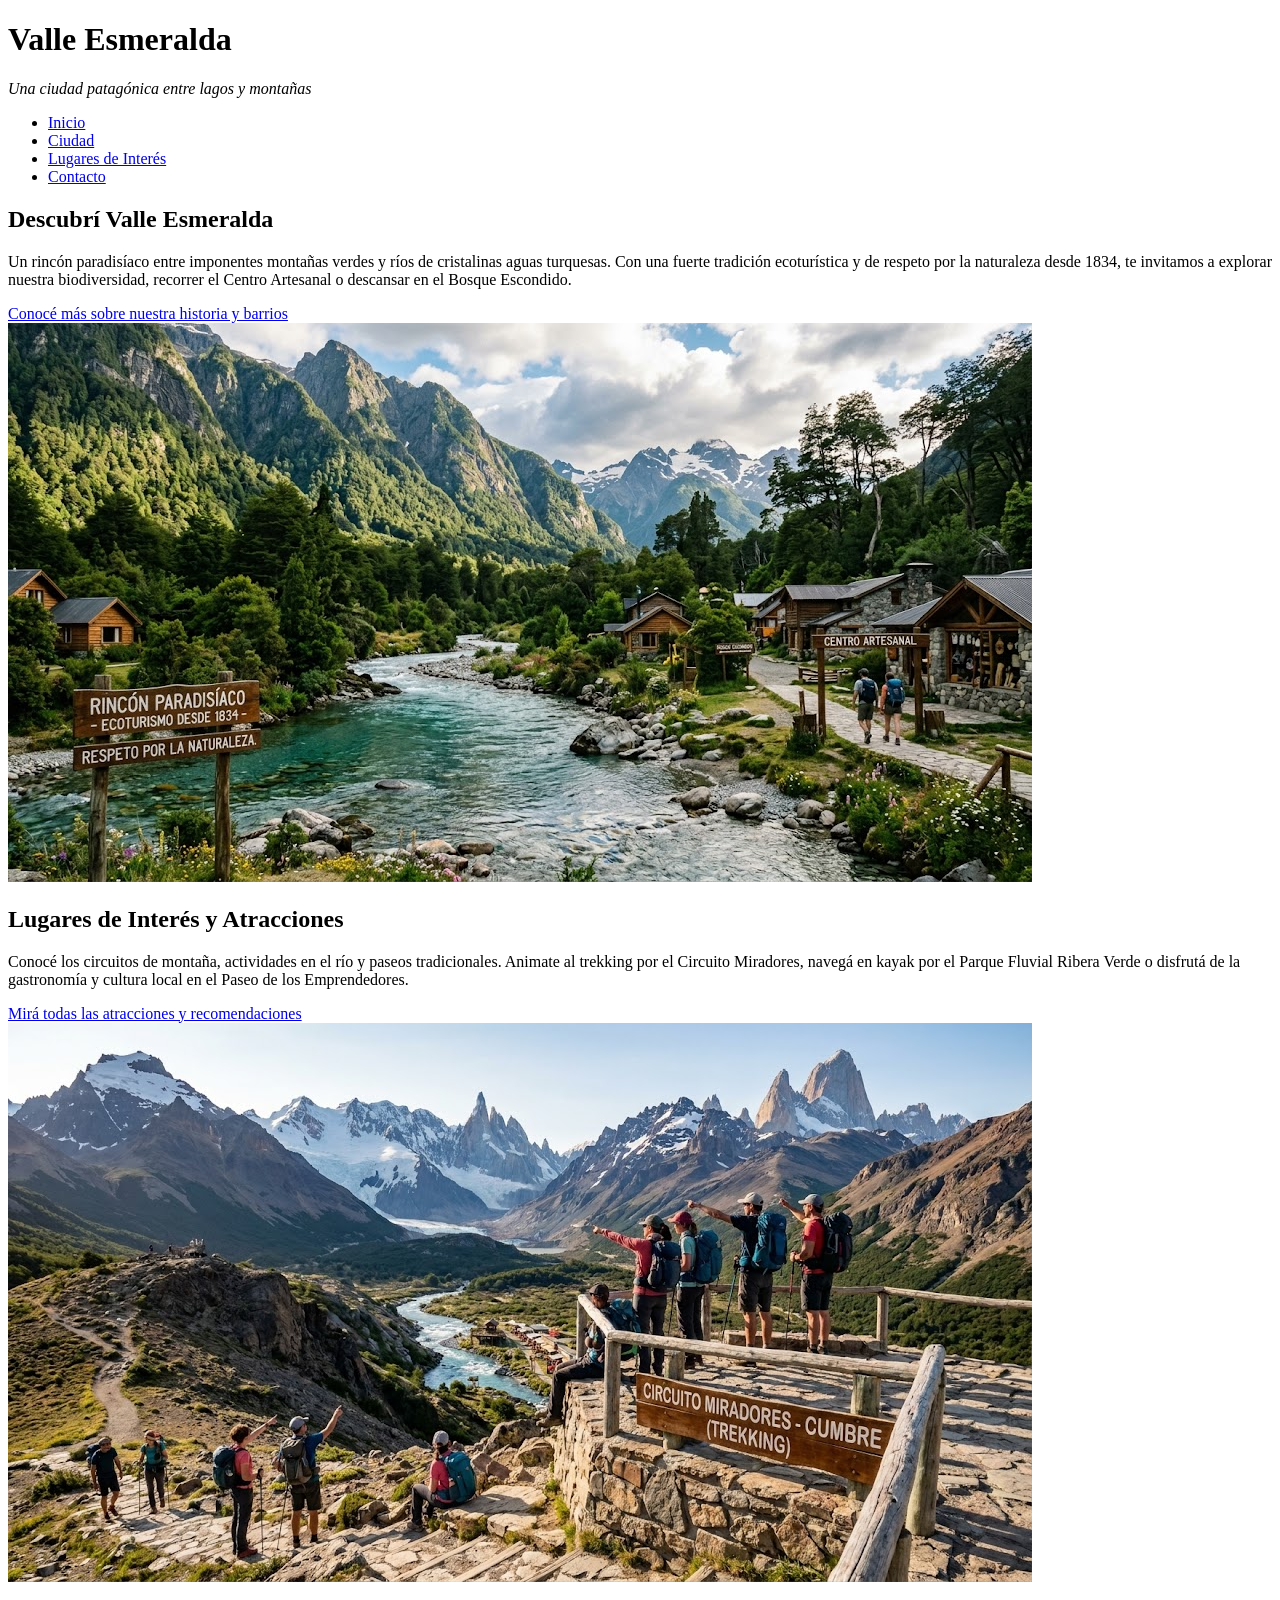
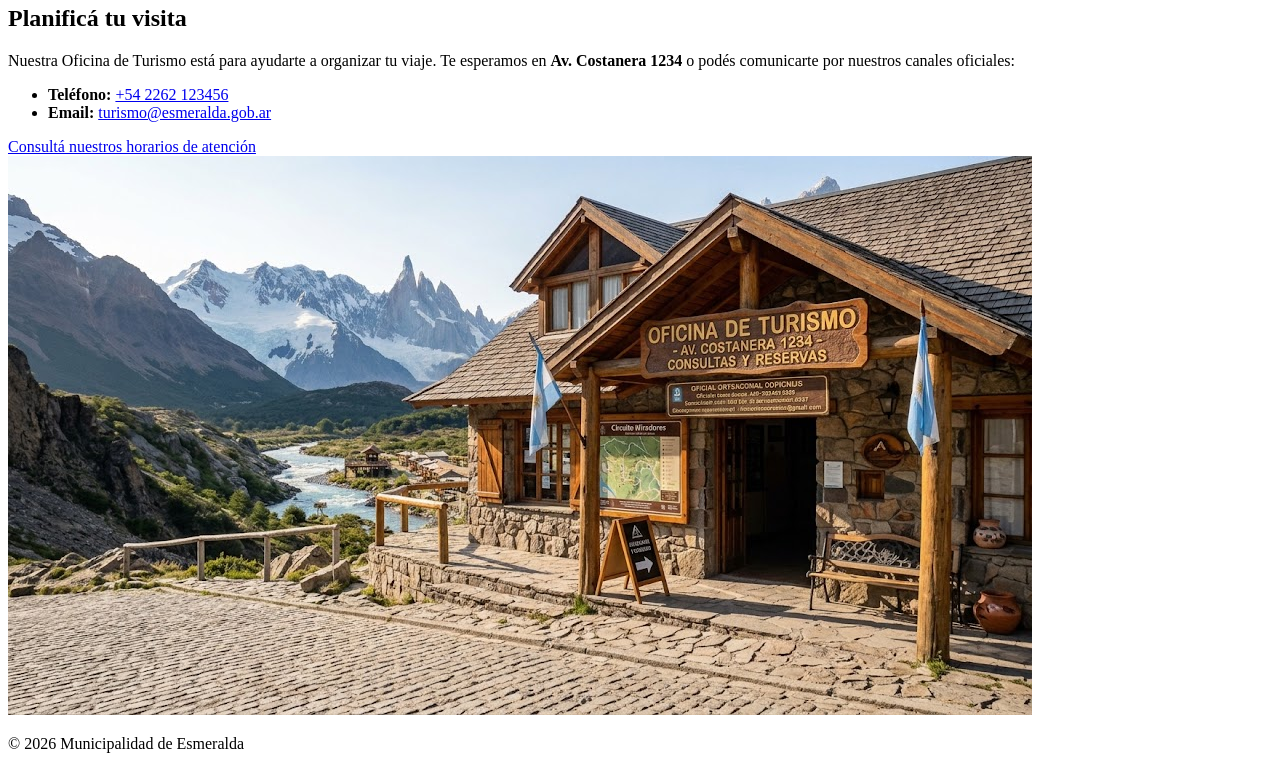
==== index.html @ 06342007 "Agrego resumen visual faltante en el index." ====
<!DOCTYPE html>
<html lang="es">
<head>
    <meta charset="UTF-8">
    <meta name="viewport" content="width=device-width, initial-scale=1.0">
    <title>Valle Esmeralda - Inicio</title>
</head>

<body>
    
    <header>
        <h1>Valle Esmeralda</h1>
        <p><em>Una ciudad patagónica entre lagos y montañas</em></p>
        
        <nav>
            <ul>                
                <li><a href="index.html">Inicio</a></li>
                <li><a href="ciudad.html">Ciudad</a></li>
                <li><a href="lugares.html">Lugares de Interés</a></li>
                <li><a href="contacto.html">Contacto</a></li>
            </ul>
        </nav>

    </header>  

    <main>
       <section id="resumen-ciudad">
            <h2>Descubrí Valle Esmeralda</h2>
            <p>Un rincón paradisíaco entre imponentes montañas verdes y ríos de cristalinas aguas turquesas. Con una fuerte tradición ecoturística y de respeto por la naturaleza desde 1834, te invitamos a explorar nuestra biodiversidad, recorrer el Centro Artesanal o descansar en el Bosque Escondido.</p>
            <a href="ciudad.html">Conocé más sobre nuestra historia y barrios</a>
        </section>
     <img src="imagenes/ciudad-Valle Esmeralda.jpg" alt="Vista de Valle Esmeralda">
        
        <section id="resumen-lugares">
            <h2>Lugares de Interés y Atracciones</h2>
            <p>Conocé los circuitos de montaña, actividades en el río y paseos tradicionales. Animate al trekking por el Circuito Miradores, navegá en kayak por el Parque Fluvial Ribera Verde o disfrutá de la gastronomía y cultura local en el Paseo de los Emprendedores.</p>
            <a href="lugares.html">Mirá todas las atracciones y recomendaciones</a>
        </section>
     <img src="imagenes/lugares-Valle Esmeralda.jpg" alt="Excursiones en Vale Esmeralda">

        <section id="resumen-contacto">
            <h2>Planificá tu visita</h2>
            <p>Nuestra Oficina de Turismo está para ayudarte a organizar tu viaje. Te esperamos en <strong>Av. Costanera 1234</strong> o podés comunicarte por nuestros canales oficiales:</p>
            <ul>
                <li><strong>Teléfono:</strong> <a href="tel:+542262123456">+54 2262 123456</a></li>
                <li><strong>Email:</strong> <a href="mailto:turismo@esmeralda.gob.ar">turismo@esmeralda.gob.ar</a></li>
            </ul>
            <a href="contacto.html">Consultá nuestros horarios de atención</a>
        </section>
    <img src="imagenes/turismo-Valle Esmeralda.jpg" alt="Oficina de Turismo de Valle Esmeralda">
    </main>

    <footer>
        <p>&copy; 2026 Municipalidad de Esmeralda</p>
    </footer>

</body>

</html>
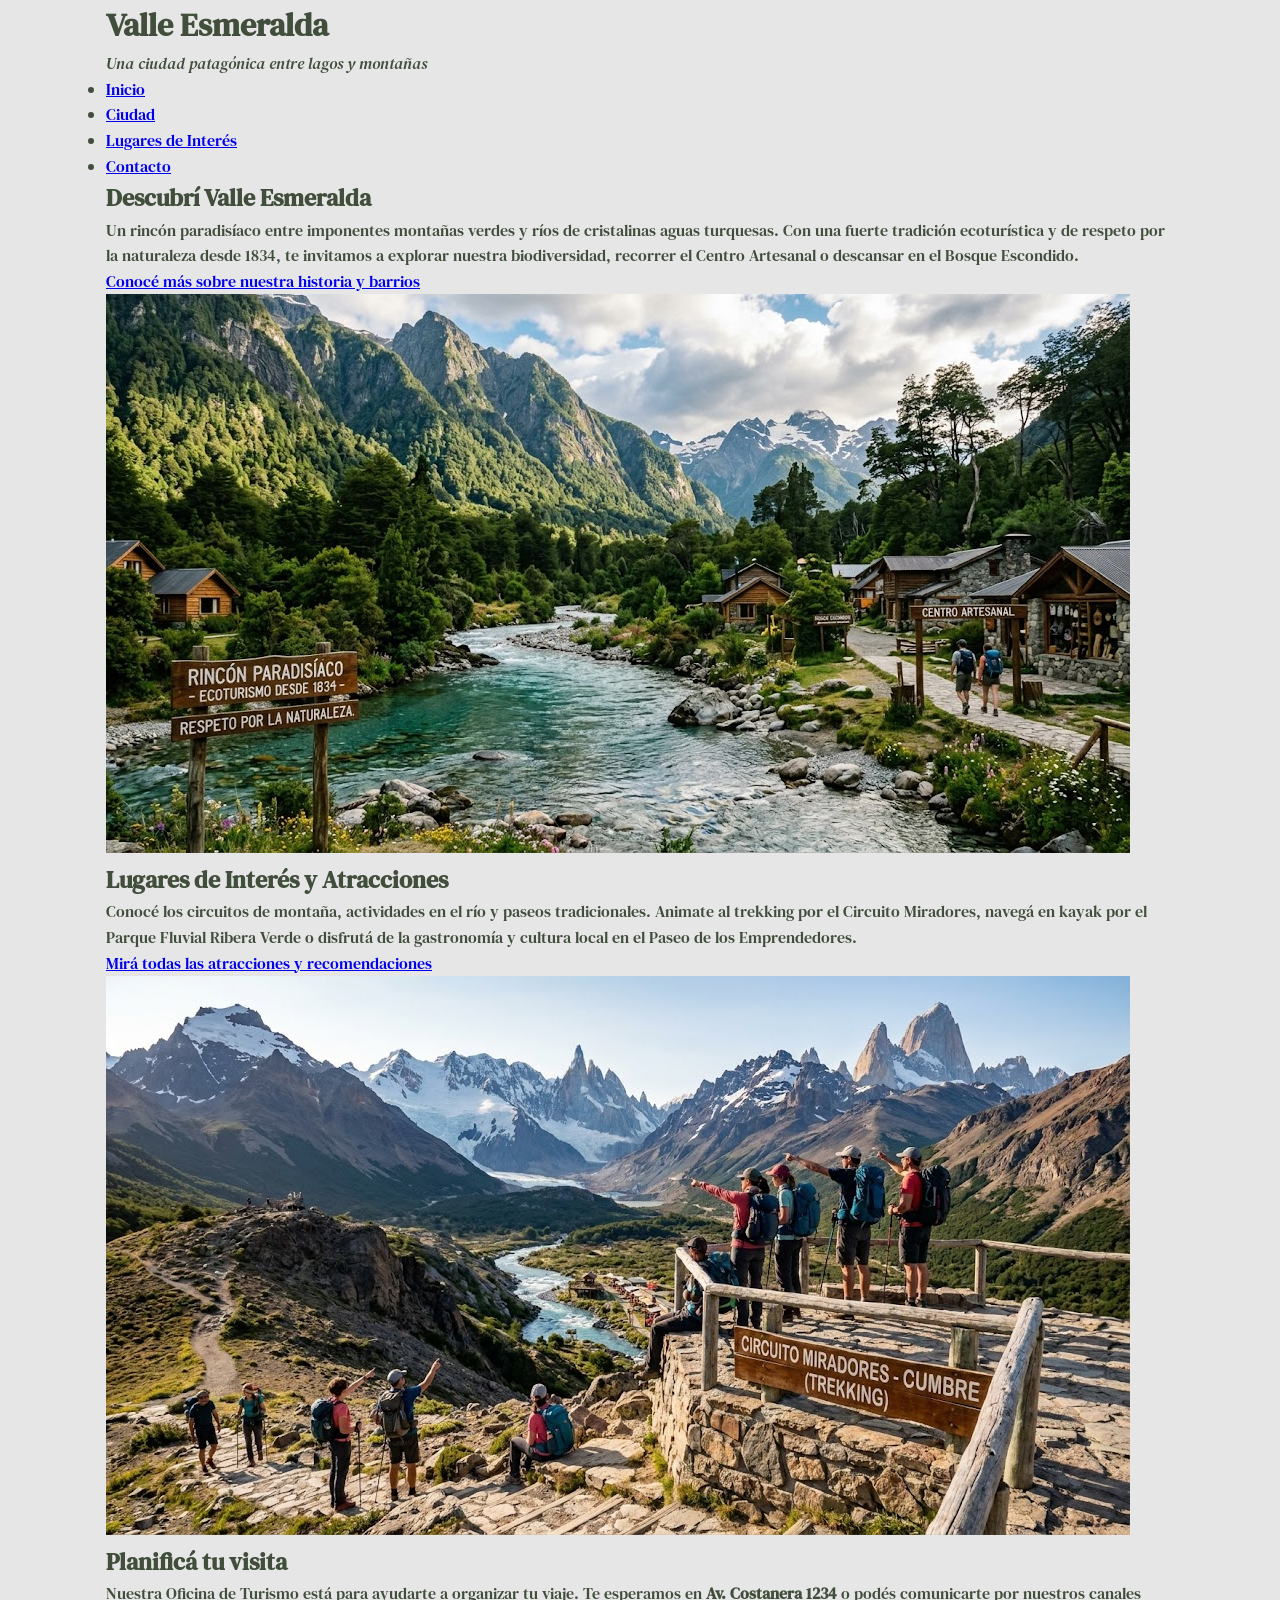
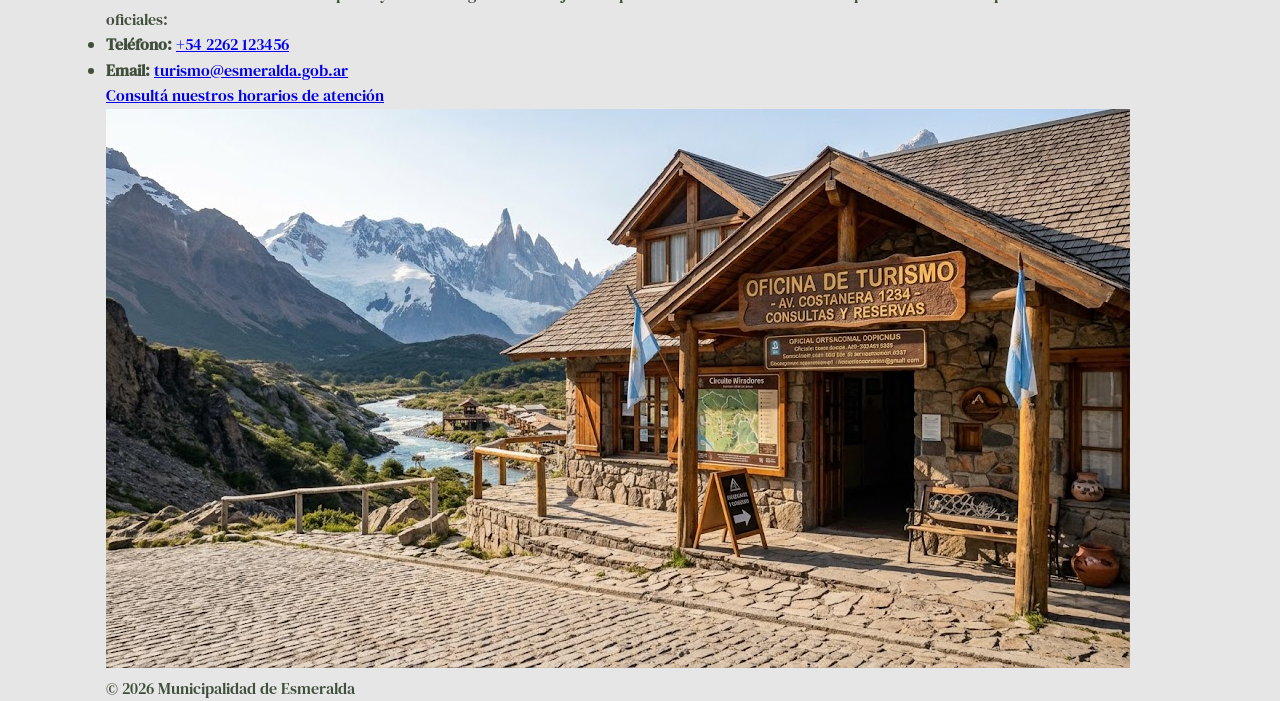
==== commit 5b7e984e: "Agrego el archivo css, junto con lo requerido de "integrante 1"" ====
--- a/index.html
+++ b/index.html
@@ -4,6 +4,11 @@
     <meta charset="UTF-8">
     <meta name="viewport" content="width=device-width, initial-scale=1.0">
     <title>Valle Esmeralda - Inicio</title>
+
+    <link rel="preconnect" href="https://fonts.googleapis.com">
+    <link rel="preconnect" href="https://fonts.gstatic.com" crossorigin>
+    <link href="https://fonts.googleapis.com/css2?family=DM+Serif+Text:ital@0;1&display=swap" rel="stylesheet">
+    <link rel=stylesheet href=css/estilos.css>
 </head>
 
 <body>
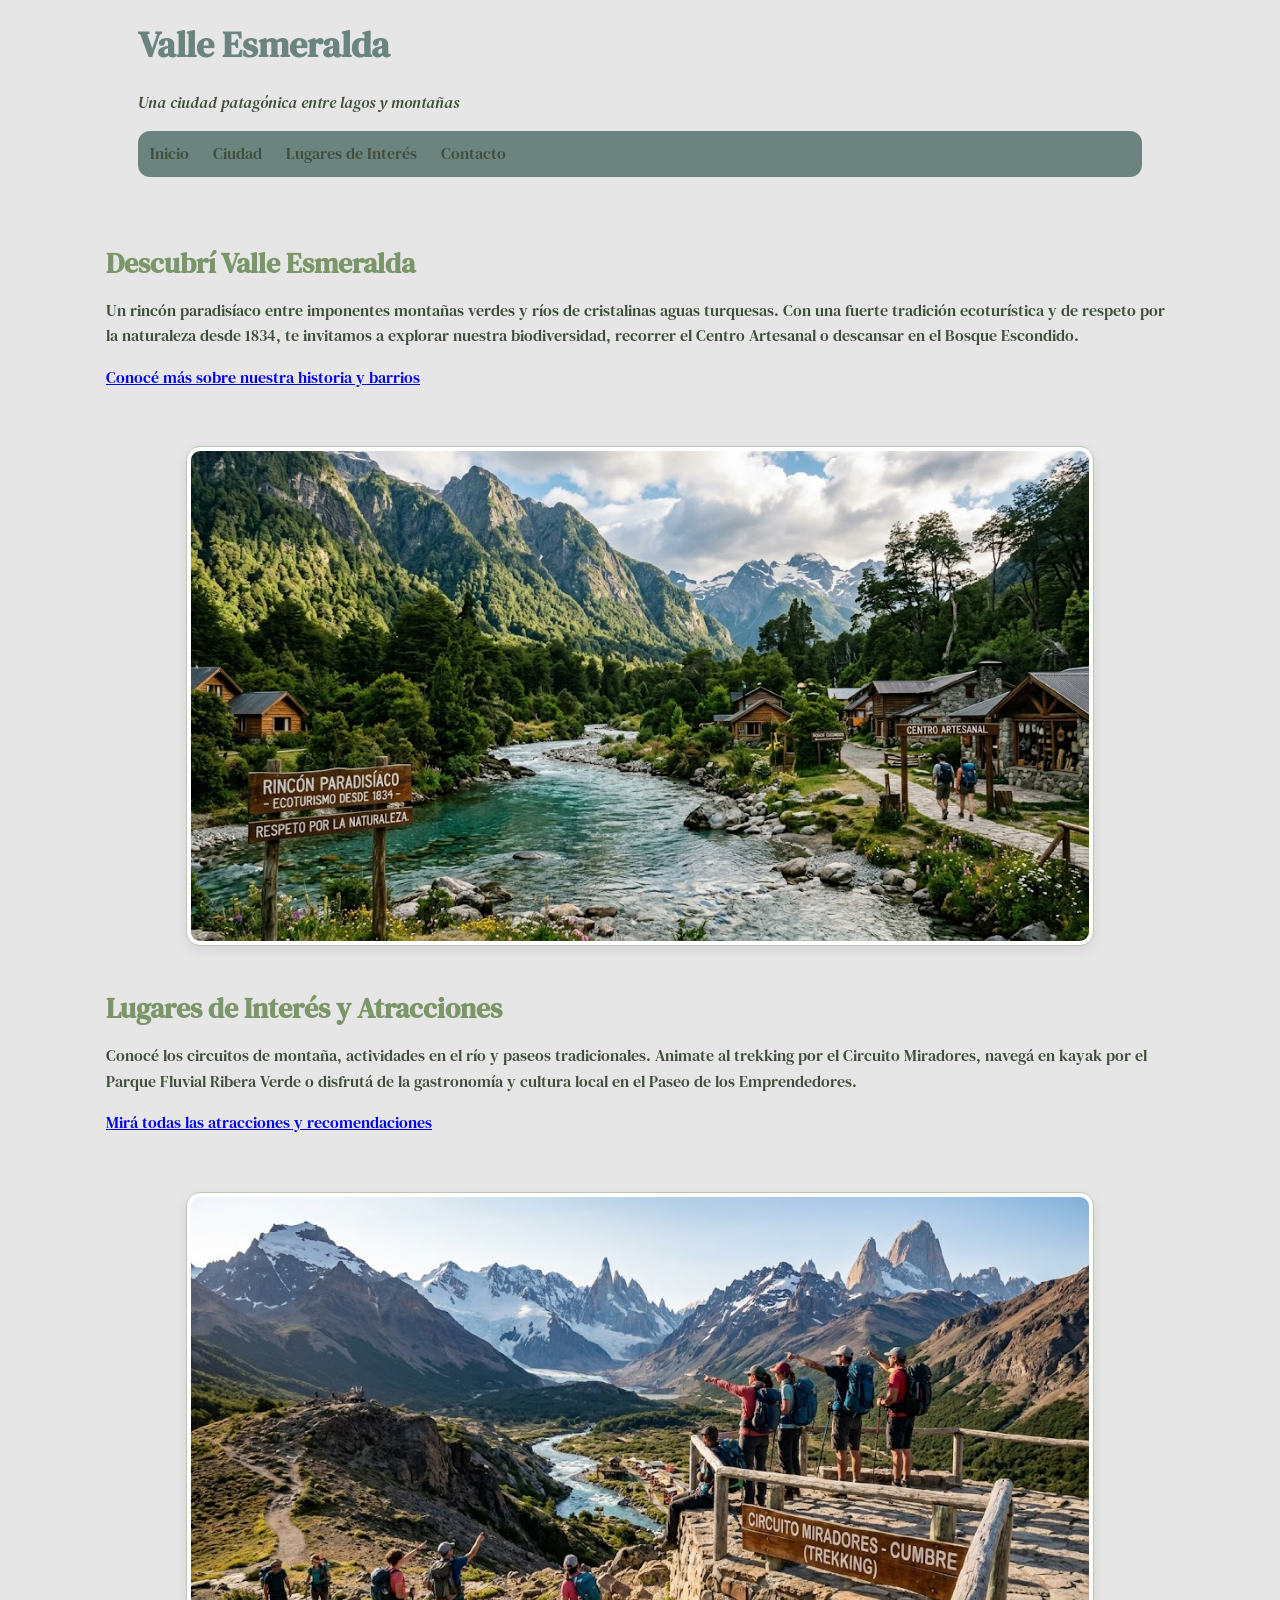
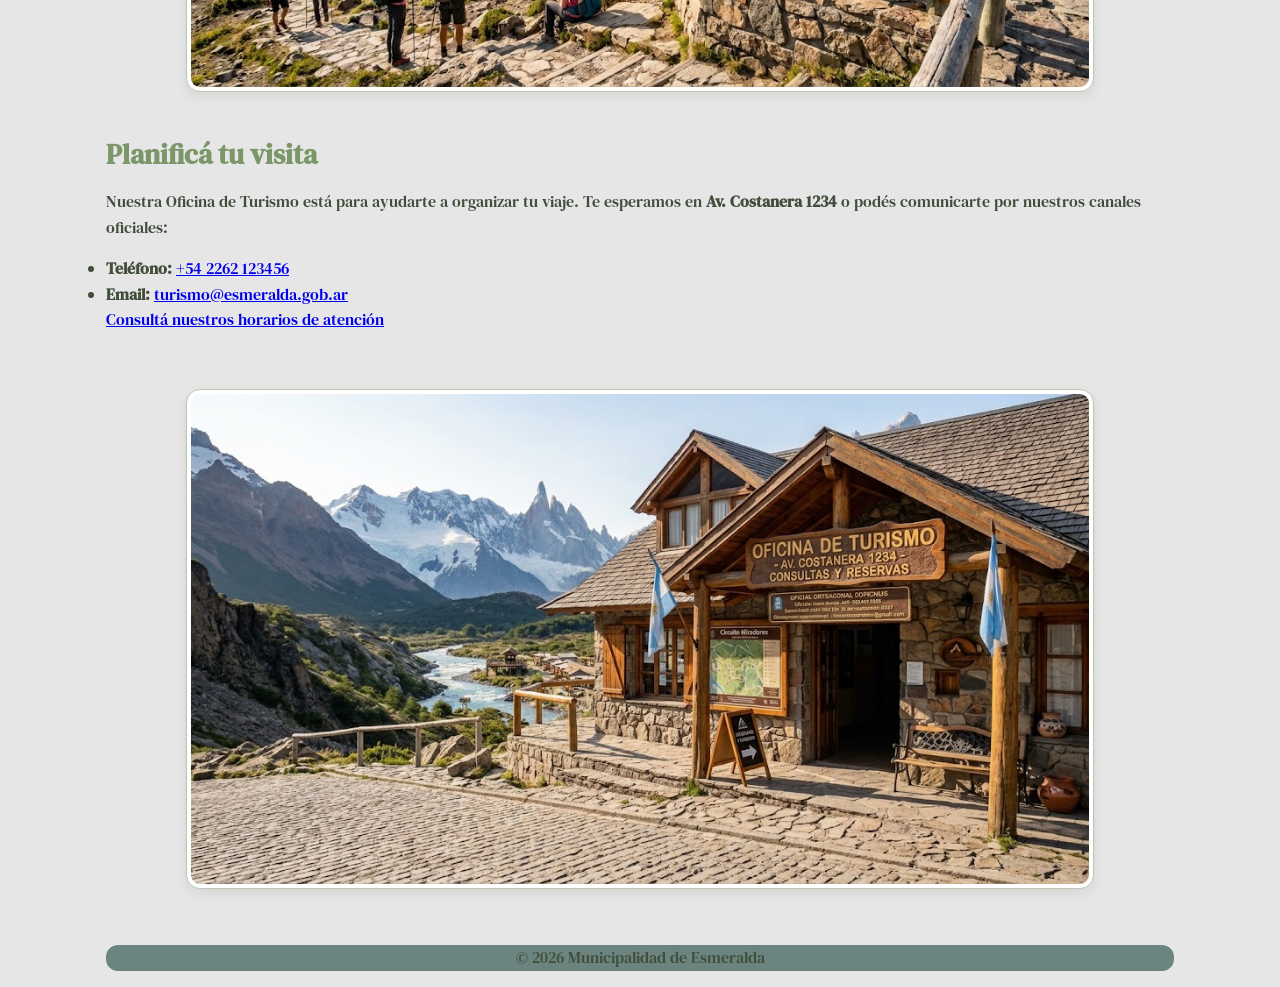
==== commit e6d62eeb: "Header, navegacion y footer Se aplico el css al header, navegacion y al footer." ====
--- a/index.html
+++ b/index.html
@@ -56,7 +56,7 @@
     </main>
 
     <footer>
-        <p>&copy; 2026 Municipalidad de Esmeralda</p>
+        <p class="letraFooter">&copy; 2026 Municipalidad de Esmeralda</p>
     </footer>
 
 </body>
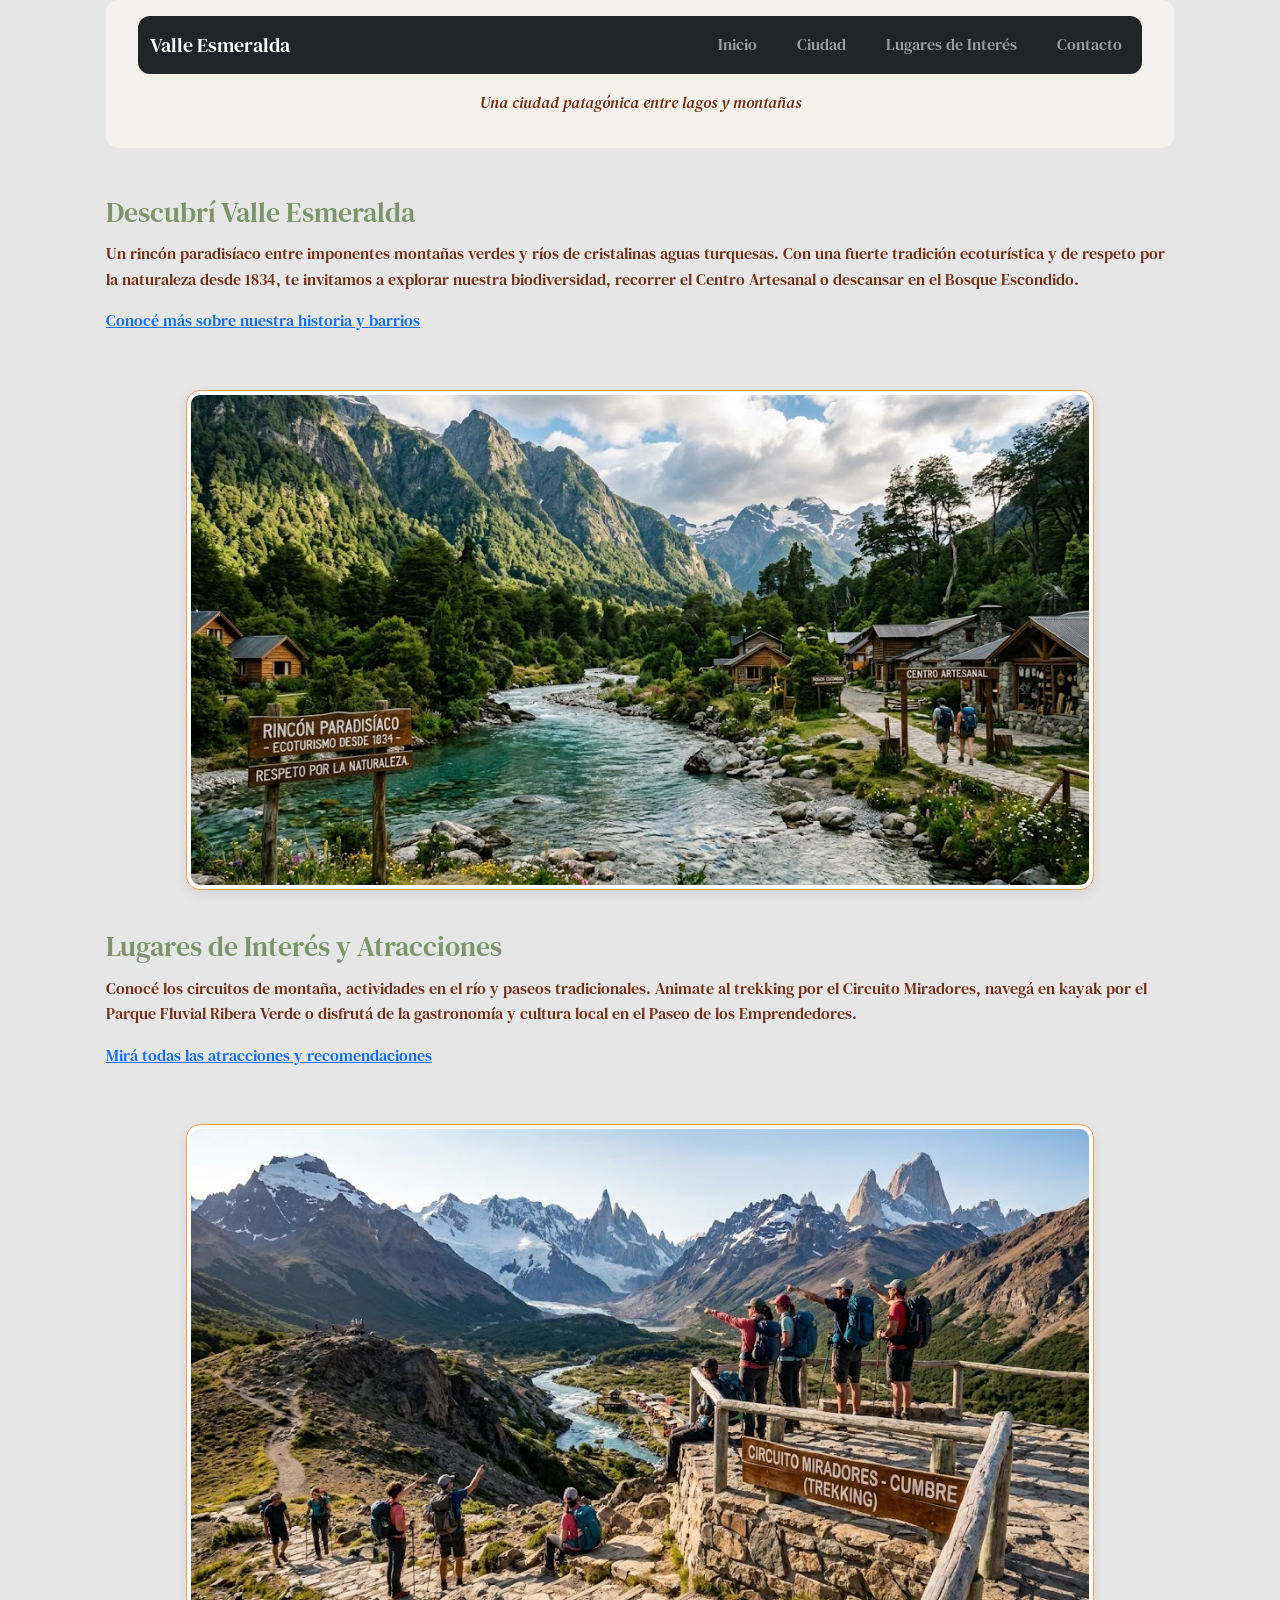
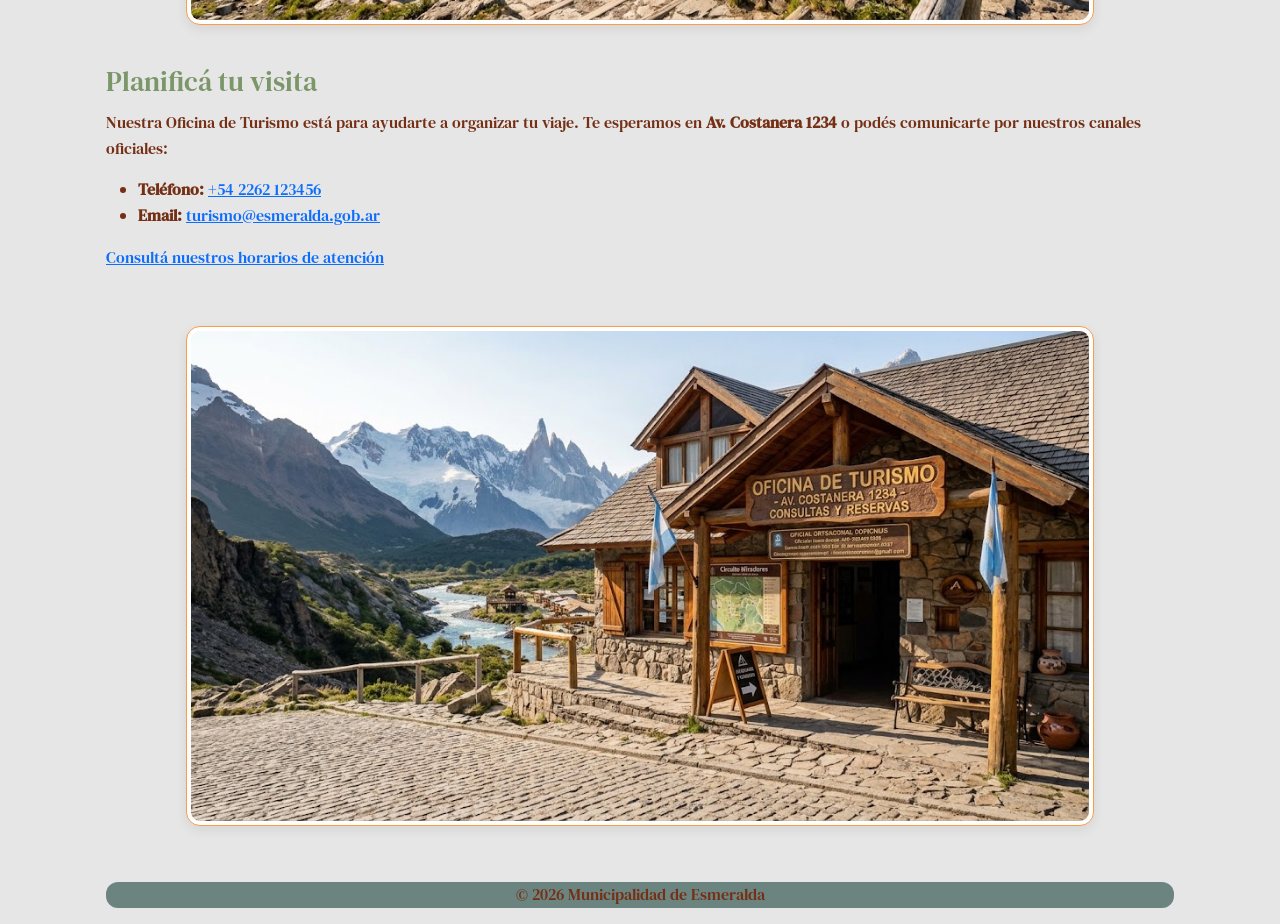
==== commit 17aa0560: "feat (integrante 1): Reemplazo navegación antigua por Navbar colapsable." ====
--- a/index.html
+++ b/index.html
@@ -8,24 +8,32 @@
     <link rel="preconnect" href="https://fonts.googleapis.com">
     <link rel="preconnect" href="https://fonts.gstatic.com" crossorigin>
     <link href="https://fonts.googleapis.com/css2?family=DM+Serif+Text:ital@0;1&display=swap" rel="stylesheet">
+    <link href="https://cdn.jsdelivr.net/npm/bootstrap@5.3.3/dist/css/bootstrap.min.css" rel="stylesheet">
     <link rel=stylesheet href=css/estilos.css>
 </head>
 
 <body>
     
     <header>
-        <h1>Valle Esmeralda</h1>
-        <p><em>Una ciudad patagónica entre lagos y montañas</em></p>
-        
-        <nav>
-            <ul>                
-                <li><a href="index.html">Inicio</a></li>
-                <li><a href="ciudad.html">Ciudad</a></li>
-                <li><a href="lugares.html">Lugares de Interés</a></li>
-                <li><a href="contacto.html">Contacto</a></li>
-            </ul>
-        </nav>
-
+        <nav class="navbar navbar-expand-lg navbar-dark bg-dark">
+            <div class="container-fluid">
+                <a class="navbar-brand" href="index.html">Valle Esmeralda</a>
+                
+                <button class="navbar-toggler" type="button" data-bs-toggle="collapse" data-bs-target="#navbarNav" aria-controls="navbarNav" aria-expanded="false" aria-label="Toggle navigation">
+                    <span class="navbar-toggler-icon"></span>
+                </button>
+                
+                <div class="collapse navbar-collapse" id="navbarNav">
+                    <ul class="navbar-nav ms-auto">
+                        <li class="nav-item"><a class="nav-link" href="index.html">Inicio</a></li>
+                        <li class="nav-item"><a class="nav-link" href="ciudad.html">Ciudad</a></li>
+                        <li class="nav-item"><a class="nav-link" href="lugares.html">Lugares de Interés</a></li>
+                        <li class="nav-item"><a class="nav-link" href="contacto.html">Contacto</a></li>
+                    </ul>
+                </div>
+            </div>
+         </nav>
+    <p class="text-center mt-3"><em>Una ciudad patagónica entre lagos y montañas</em></p>
     </header>  
 
     <main>
@@ -34,14 +42,14 @@
             <p>Un rincón paradisíaco entre imponentes montañas verdes y ríos de cristalinas aguas turquesas. Con una fuerte tradición ecoturística y de respeto por la naturaleza desde 1834, te invitamos a explorar nuestra biodiversidad, recorrer el Centro Artesanal o descansar en el Bosque Escondido.</p>
             <a href="ciudad.html">Conocé más sobre nuestra historia y barrios</a>
         </section>
-     <img src="imagenes/ciudad-Valle Esmeralda.jpg" alt="Vista de Valle Esmeralda">
+     <img src="imagenes/ciudad-ValleEsmeralda.jpg" alt="Vista de Valle Esmeralda">
         
         <section id="resumen-lugares">
             <h2>Lugares de Interés y Atracciones</h2>
             <p>Conocé los circuitos de montaña, actividades en el río y paseos tradicionales. Animate al trekking por el Circuito Miradores, navegá en kayak por el Parque Fluvial Ribera Verde o disfrutá de la gastronomía y cultura local en el Paseo de los Emprendedores.</p>
             <a href="lugares.html">Mirá todas las atracciones y recomendaciones</a>
         </section>
-     <img src="imagenes/lugares-Valle Esmeralda.jpg" alt="Excursiones en Vale Esmeralda">
+     <img src="imagenes/lugares-ValleEsmeralda.jpg" alt="Excursiones en Vale Esmeralda">
 
         <section id="resumen-contacto">
             <h2>Planificá tu visita</h2>
@@ -52,13 +60,13 @@
             </ul>
             <a href="contacto.html">Consultá nuestros horarios de atención</a>
         </section>
-    <img src="imagenes/turismo-Valle Esmeralda.jpg" alt="Oficina de Turismo de Valle Esmeralda">
+    <img src="imagenes/turismo-ValleEsmeralda.jpg" alt="Oficina de Turismo de Valle Esmeralda">
     </main>
 
     <footer>
         <p class="letraFooter">&copy; 2026 Municipalidad de Esmeralda</p>
     </footer>
-
+    <script src="https://cdn.jsdelivr.net/npm/bootstrap@5.3.3/dist/js/bootstrap.bundle.min.js"></script>
 </body>
 
 </html>
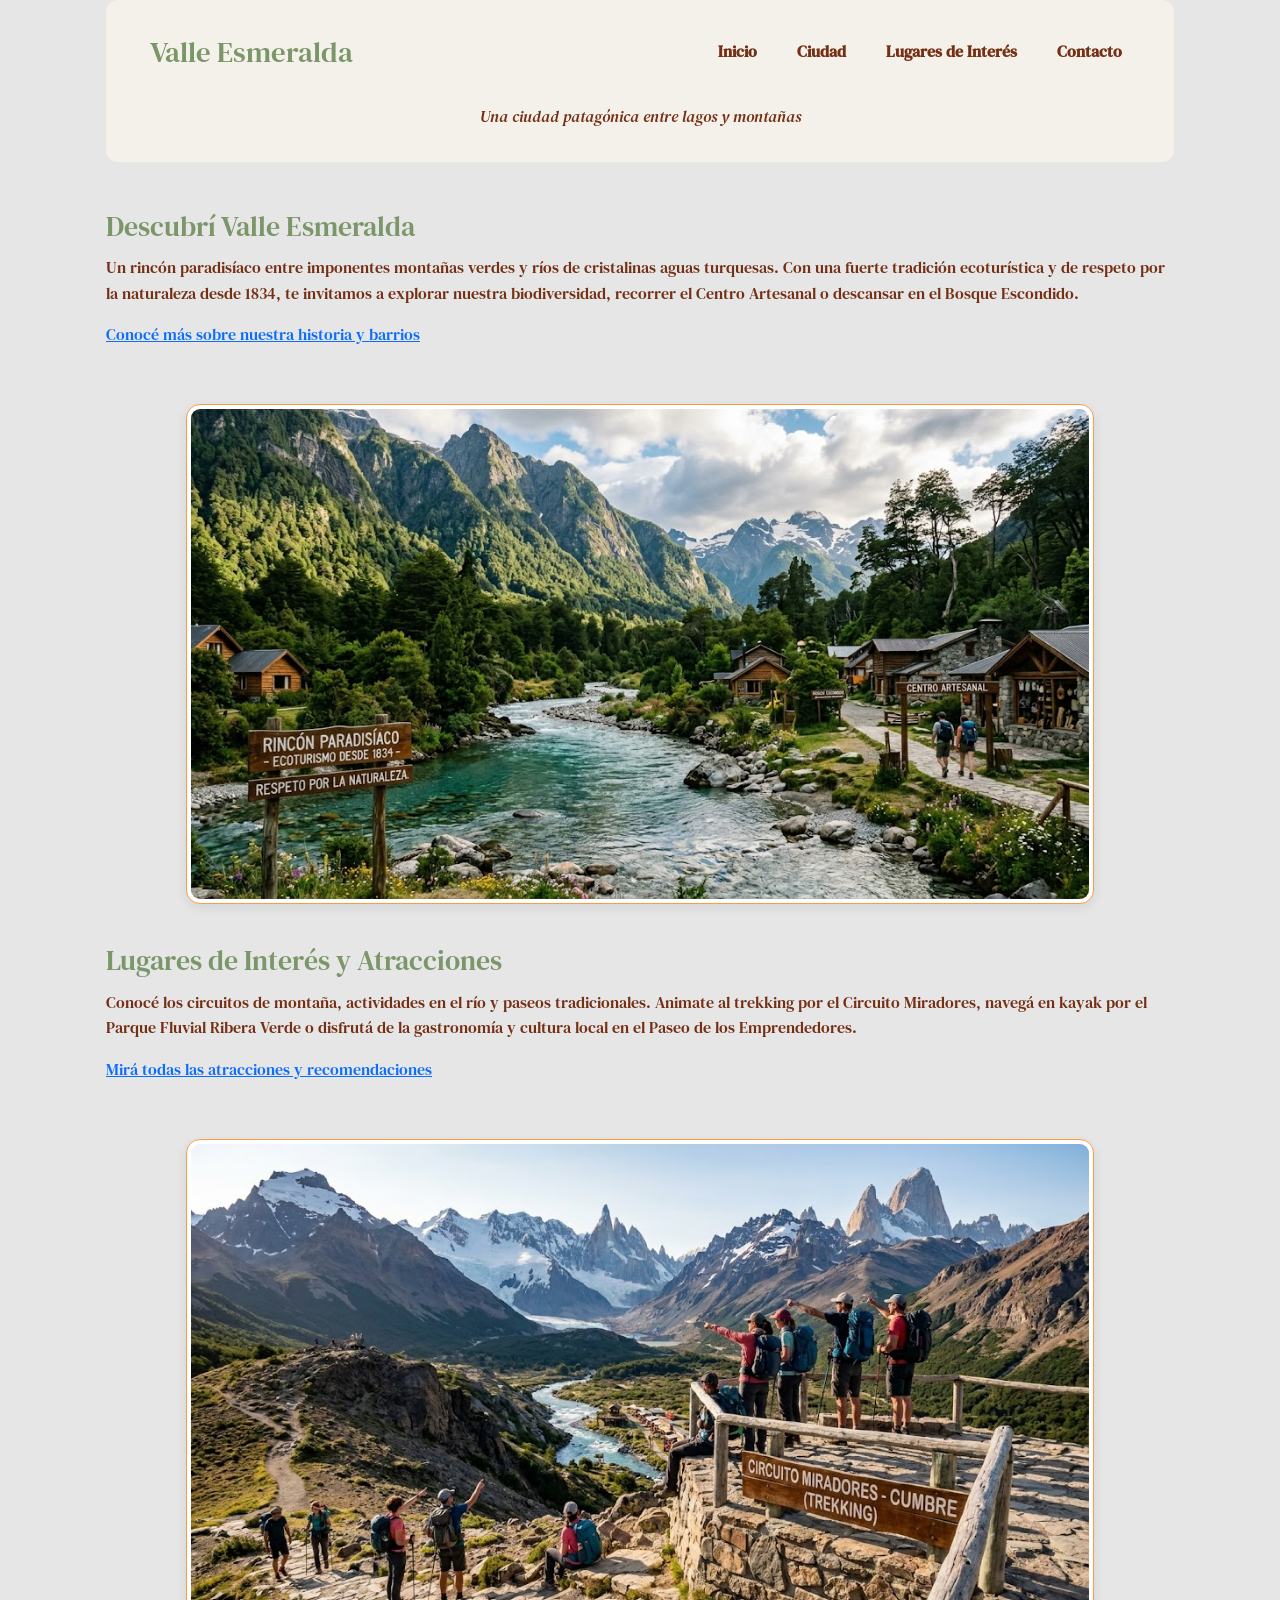
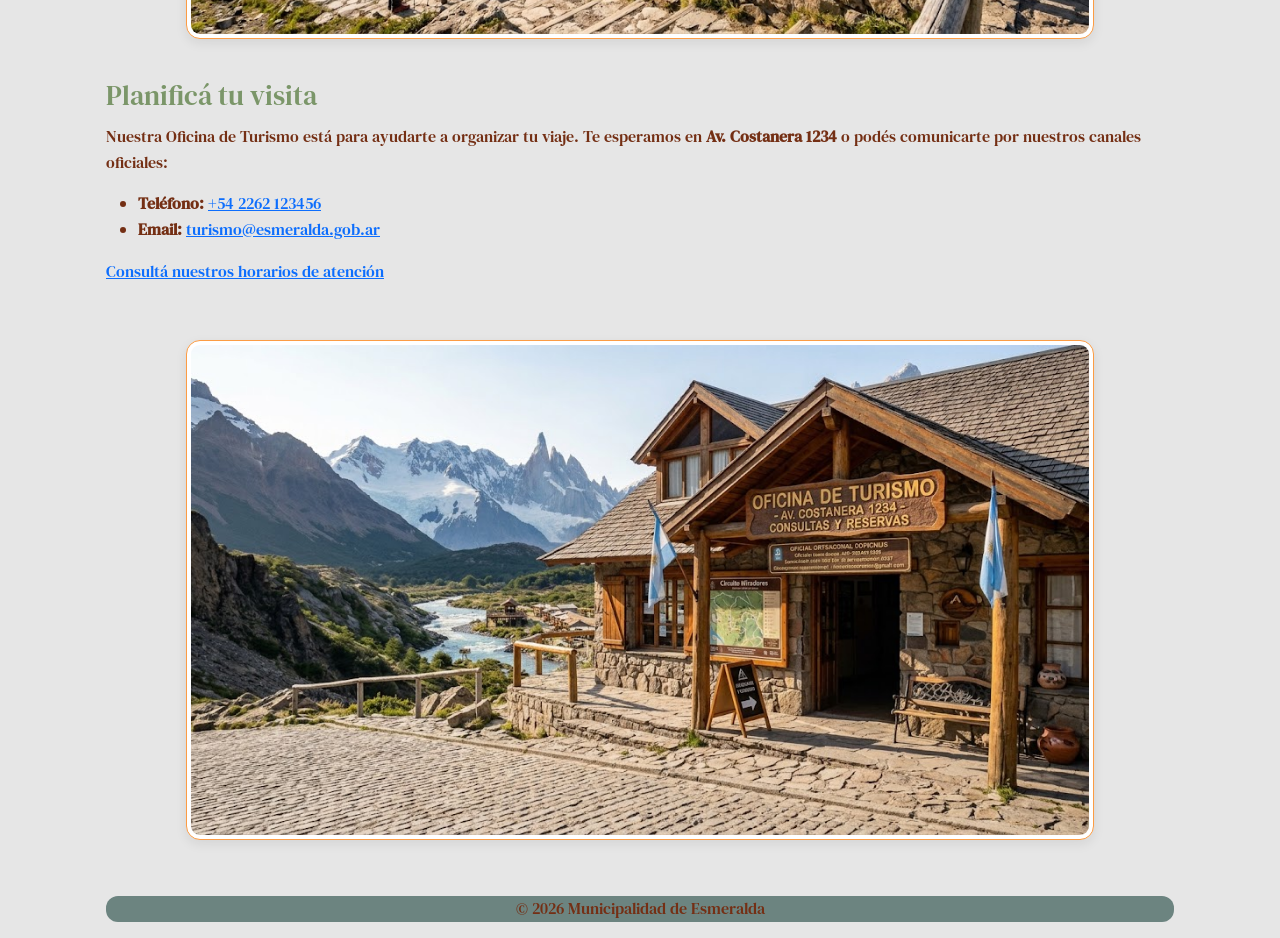
==== commit 7bfa45c7: "feat: creo js/main.js y lo vinculo en las 4 paginas" ====
--- a/index.html
+++ b/index.html
@@ -67,6 +67,8 @@
         <p class="letraFooter">&copy; 2026 Municipalidad de Esmeralda</p>
     </footer>
     <script src="https://cdn.jsdelivr.net/npm/bootstrap@5.3.3/dist/js/bootstrap.bundle.min.js"></script>
+    <script src="js/main.js"></script>
+    
 </body>
 
 </html>
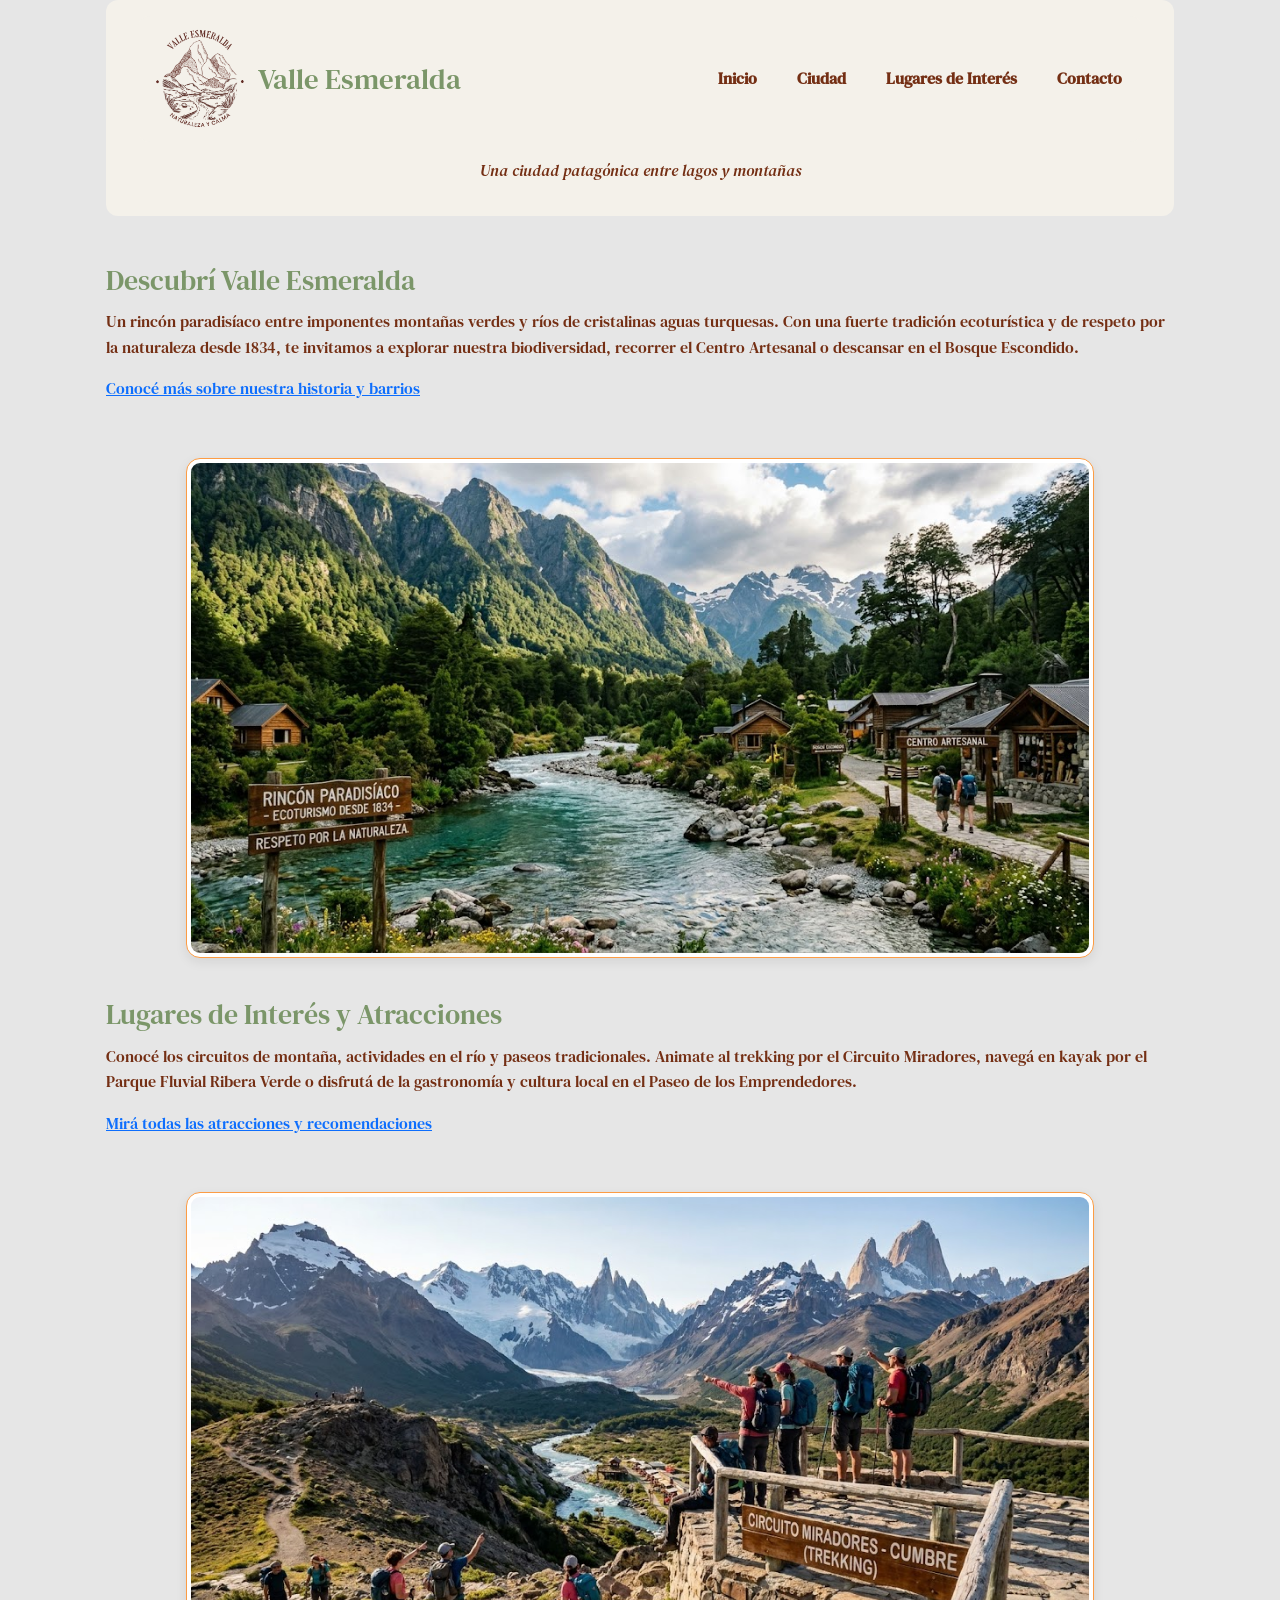
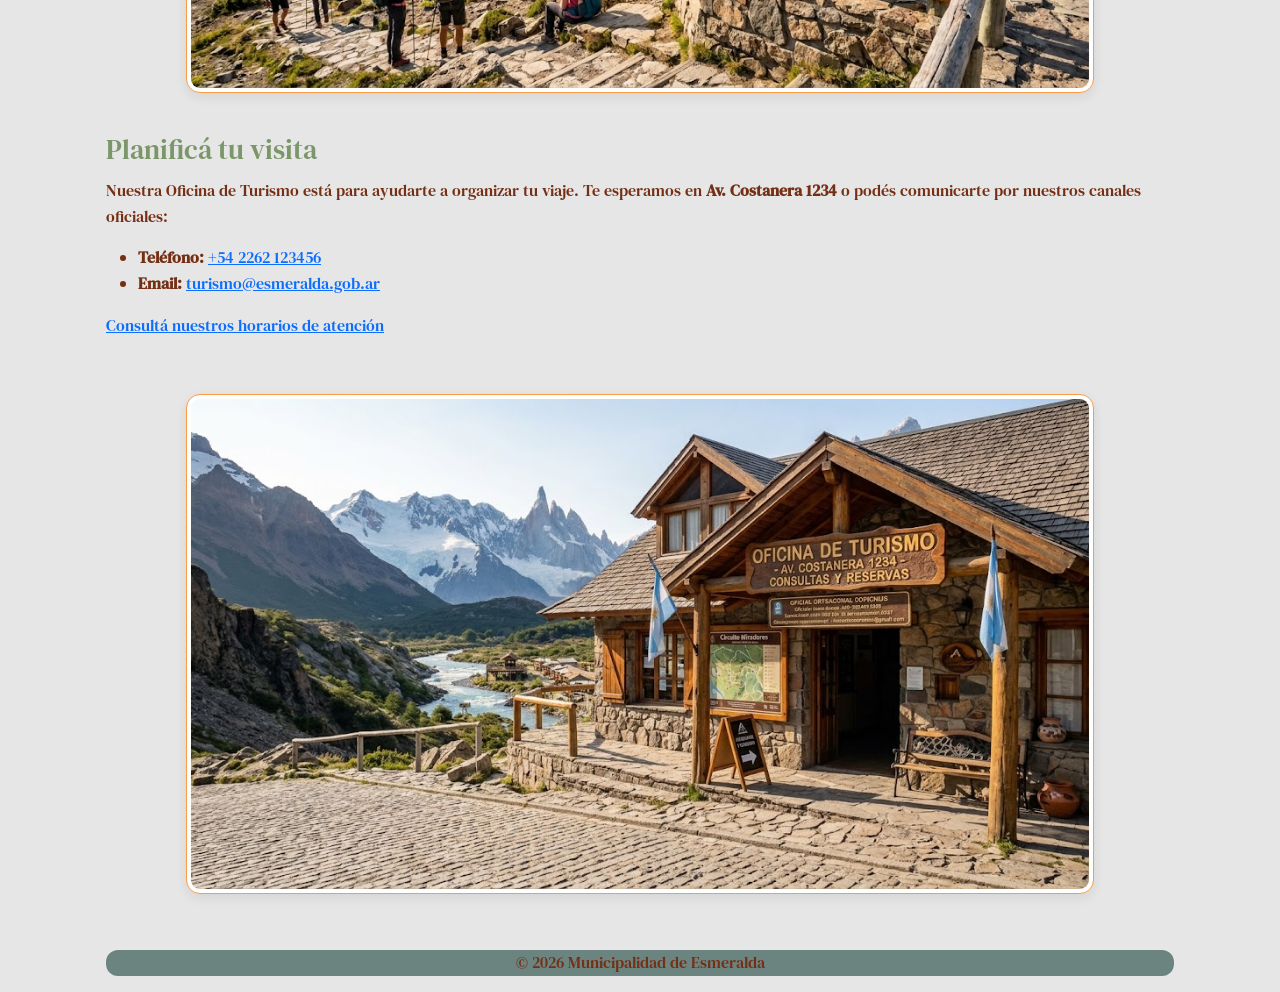
==== commit 1615c262: "feat:Agrego logo en las 4 secciones" ====
--- a/index.html
+++ b/index.html
@@ -1,5 +1,6 @@
 <!DOCTYPE html>
 <html lang="es">
+
 <head>
     <meta charset="UTF-8">
     <meta name="viewport" content="width=device-width, initial-scale=1.0">
@@ -13,16 +14,20 @@
 </head>
 
 <body>
-    
+
     <header>
         <nav class="navbar navbar-expand-lg navbar-dark bg-dark">
             <div class="container-fluid">
-                <a class="navbar-brand" href="index.html">Valle Esmeralda</a>
-                
-                <button class="navbar-toggler" type="button" data-bs-toggle="collapse" data-bs-target="#navbarNav" aria-controls="navbarNav" aria-expanded="false" aria-label="Toggle navigation">
+                <a class="navbar-brand d-flex align-items-center gap-2" href="index.html">
+                    <img src="imagenes/logo.png" alt="Logo Valle Esmeralda" class="logo">
+                    <span>Valle Esmeralda</span>
+                </a>
+
+                <button class="navbar-toggler" type="button" data-bs-toggle="collapse" data-bs-target="#navbarNav"
+                    aria-controls="navbarNav" aria-expanded="false" aria-label="Toggle navigation">
                     <span class="navbar-toggler-icon"></span>
                 </button>
-                
+
                 <div class="collapse navbar-collapse" id="navbarNav">
                     <ul class="navbar-nav ms-auto">
                         <li class="nav-item"><a class="nav-link" href="index.html">Inicio</a></li>
@@ -32,35 +37,40 @@
                     </ul>
                 </div>
             </div>
-         </nav>
-    <p class="text-center mt-3"><em>Una ciudad patagónica entre lagos y montañas</em></p>
-    </header>  
+        </nav>
+        <p class="text-center mt-3"><em>Una ciudad patagónica entre lagos y montañas</em></p>
+    </header>
 
     <main>
-       <section id="resumen-ciudad">
+        <section id="resumen-ciudad">
             <h2>Descubrí Valle Esmeralda</h2>
-            <p>Un rincón paradisíaco entre imponentes montañas verdes y ríos de cristalinas aguas turquesas. Con una fuerte tradición ecoturística y de respeto por la naturaleza desde 1834, te invitamos a explorar nuestra biodiversidad, recorrer el Centro Artesanal o descansar en el Bosque Escondido.</p>
+            <p>Un rincón paradisíaco entre imponentes montañas verdes y ríos de cristalinas aguas turquesas. Con una
+                fuerte tradición ecoturística y de respeto por la naturaleza desde 1834, te invitamos a explorar nuestra
+                biodiversidad, recorrer el Centro Artesanal o descansar en el Bosque Escondido.</p>
             <a href="ciudad.html">Conocé más sobre nuestra historia y barrios</a>
         </section>
-     <img src="imagenes/ciudad-ValleEsmeralda.jpg" alt="Vista de Valle Esmeralda">
-        
+        <img src="imagenes/ciudad-ValleEsmeralda.jpg" alt="Vista de Valle Esmeralda">
+
         <section id="resumen-lugares">
             <h2>Lugares de Interés y Atracciones</h2>
-            <p>Conocé los circuitos de montaña, actividades en el río y paseos tradicionales. Animate al trekking por el Circuito Miradores, navegá en kayak por el Parque Fluvial Ribera Verde o disfrutá de la gastronomía y cultura local en el Paseo de los Emprendedores.</p>
+            <p>Conocé los circuitos de montaña, actividades en el río y paseos tradicionales. Animate al trekking por el
+                Circuito Miradores, navegá en kayak por el Parque Fluvial Ribera Verde o disfrutá de la gastronomía y
+                cultura local en el Paseo de los Emprendedores.</p>
             <a href="lugares.html">Mirá todas las atracciones y recomendaciones</a>
         </section>
-     <img src="imagenes/lugares-ValleEsmeralda.jpg" alt="Excursiones en Vale Esmeralda">
+        <img src="imagenes/lugares-ValleEsmeralda.jpg" alt="Excursiones en Vale Esmeralda">
 
         <section id="resumen-contacto">
             <h2>Planificá tu visita</h2>
-            <p>Nuestra Oficina de Turismo está para ayudarte a organizar tu viaje. Te esperamos en <strong>Av. Costanera 1234</strong> o podés comunicarte por nuestros canales oficiales:</p>
+            <p>Nuestra Oficina de Turismo está para ayudarte a organizar tu viaje. Te esperamos en <strong>Av. Costanera
+                    1234</strong> o podés comunicarte por nuestros canales oficiales:</p>
             <ul>
                 <li><strong>Teléfono:</strong> <a href="tel:+542262123456">+54 2262 123456</a></li>
                 <li><strong>Email:</strong> <a href="mailto:turismo@esmeralda.gob.ar">turismo@esmeralda.gob.ar</a></li>
             </ul>
             <a href="contacto.html">Consultá nuestros horarios de atención</a>
         </section>
-    <img src="imagenes/turismo-ValleEsmeralda.jpg" alt="Oficina de Turismo de Valle Esmeralda">
+        <img src="imagenes/turismo-ValleEsmeralda.jpg" alt="Oficina de Turismo de Valle Esmeralda">
     </main>
 
     <footer>
@@ -68,7 +78,7 @@
     </footer>
     <script src="https://cdn.jsdelivr.net/npm/bootstrap@5.3.3/dist/js/bootstrap.bundle.min.js"></script>
     <script src="js/main.js"></script>
-    
+
 </body>
 
-</html>
+</html>
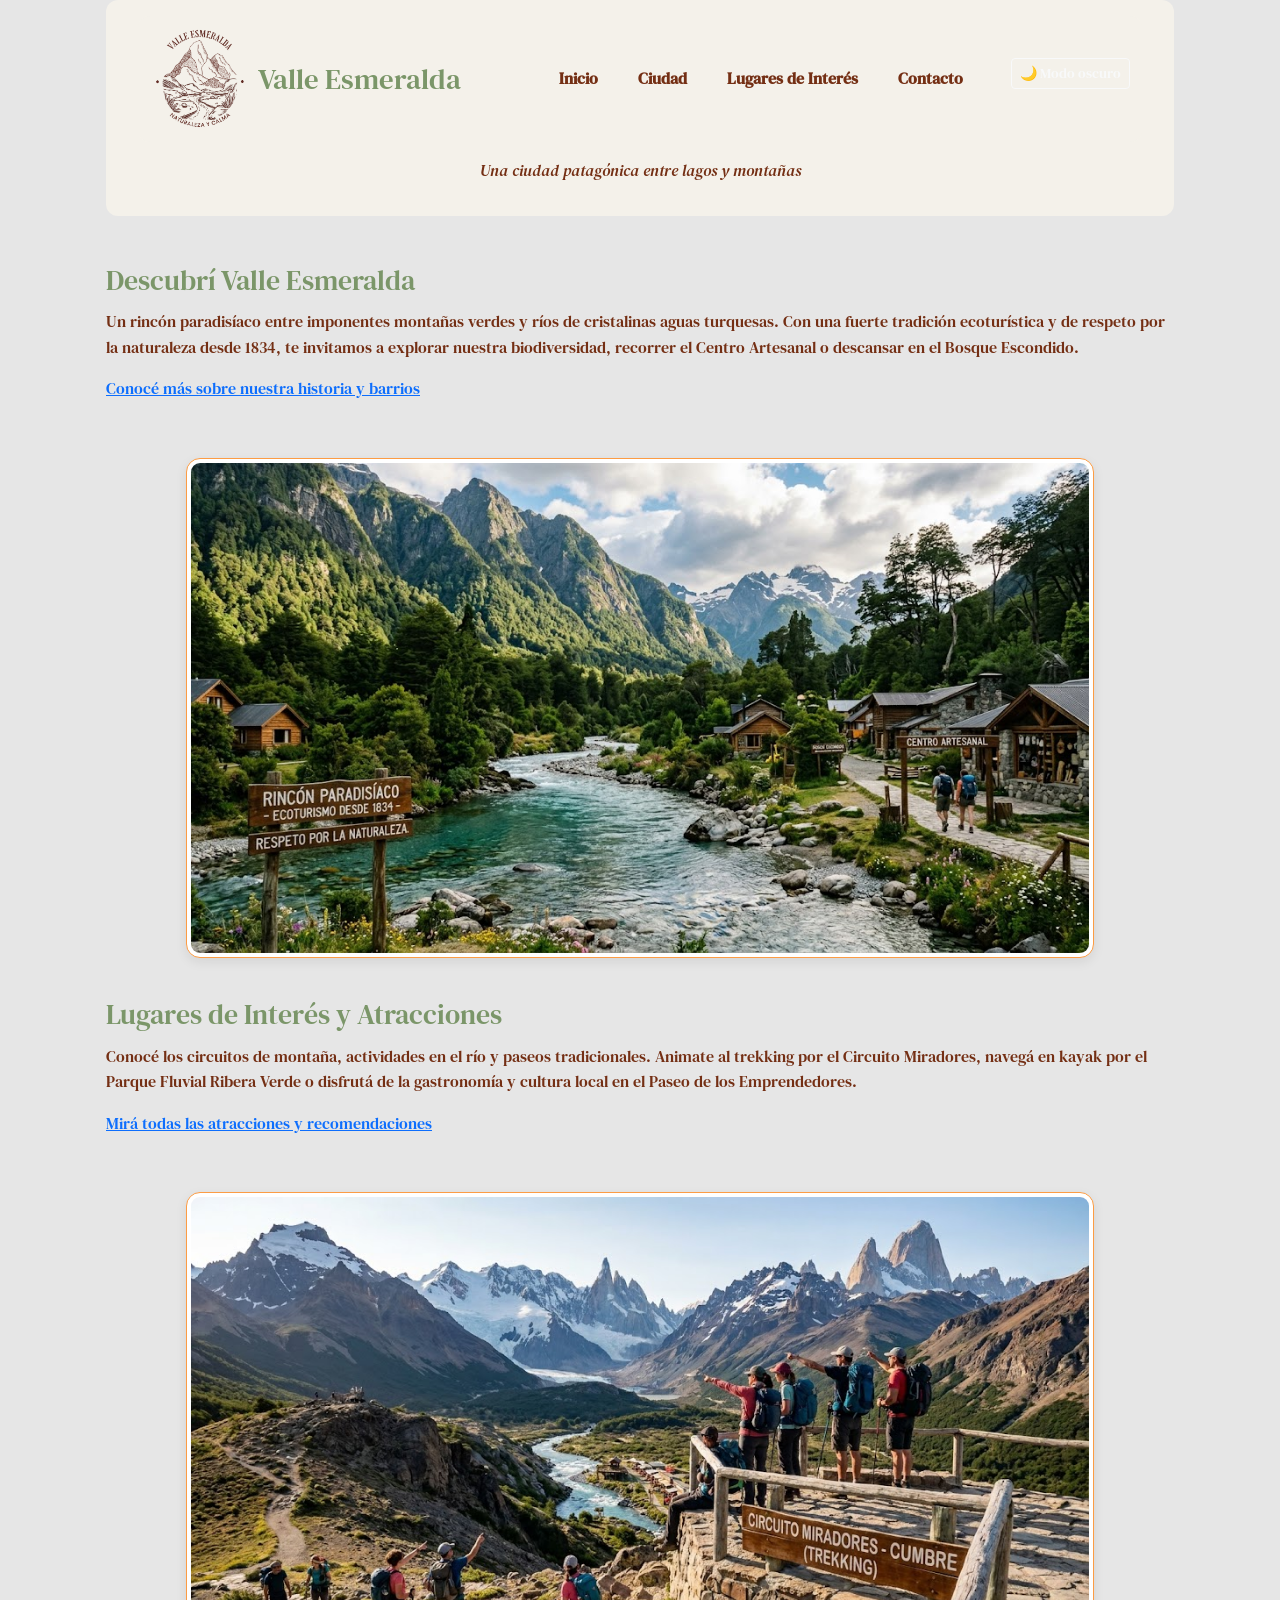
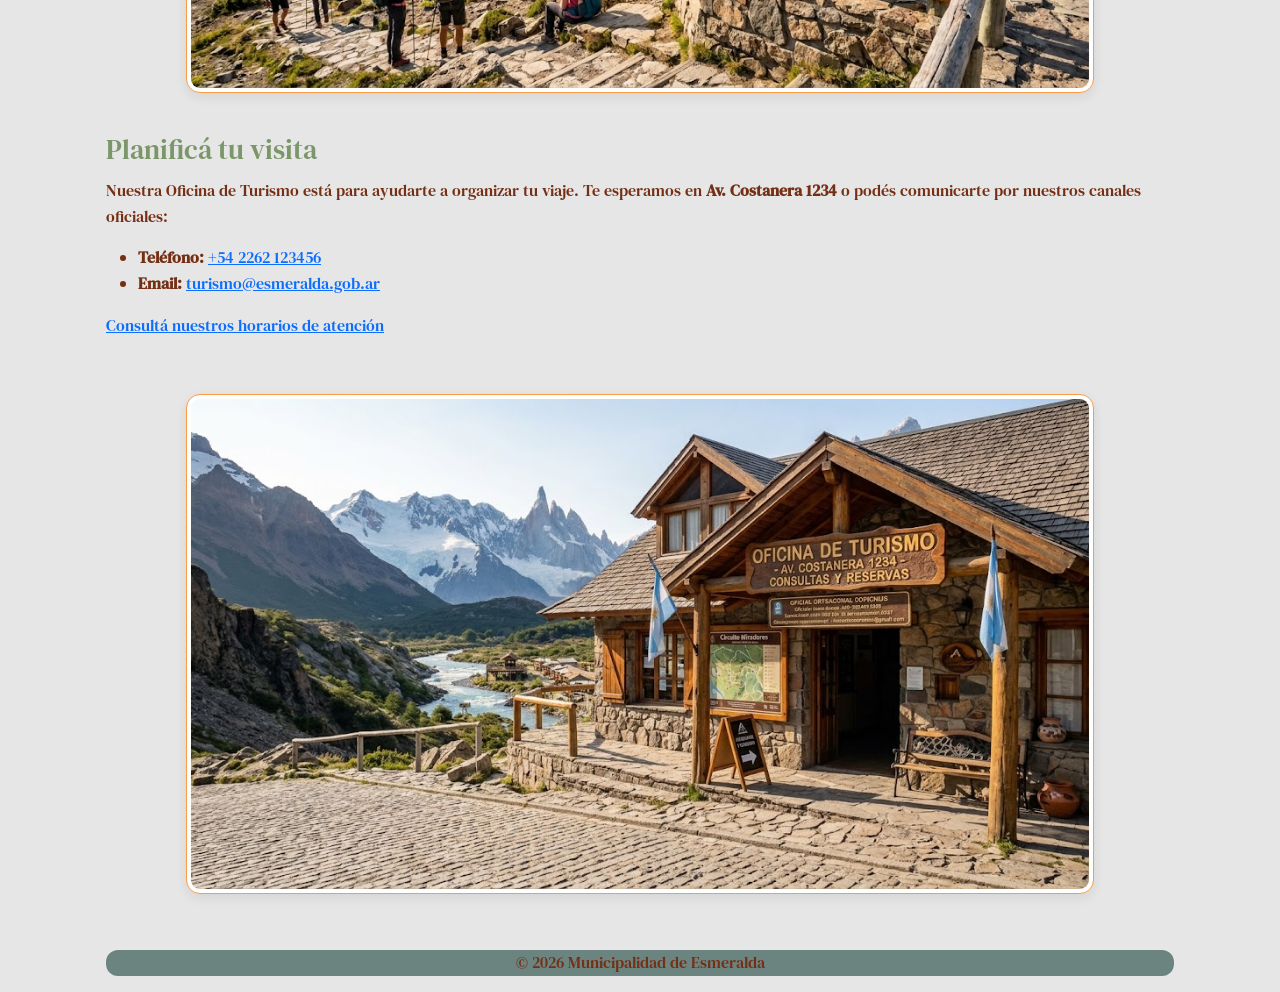
==== commit 93b584ae: "Se agrego la funcionalidad de modo claro y oscuro, se arreglo un error en una funcionalidad Se agreg" ====
--- a/index.html
+++ b/index.html
@@ -34,6 +34,12 @@
                         <li class="nav-item"><a class="nav-link" href="ciudad.html">Ciudad</a></li>
                         <li class="nav-item"><a class="nav-link" href="lugares.html">Lugares de Interés</a></li>
                         <li class="nav-item"><a class="nav-link" href="contacto.html">Contacto</a></li>
+
+                        <li class="nav-item">
+                            <button id="btn-modo" type="button" class="btn btn-outline-light btn-sm ms-lg-3 mt-2 mt-lg-0">
+                                🌙 Modo oscuro
+                            </button>
+                        </li>        
                     </ul>
                 </div>
             </div>
